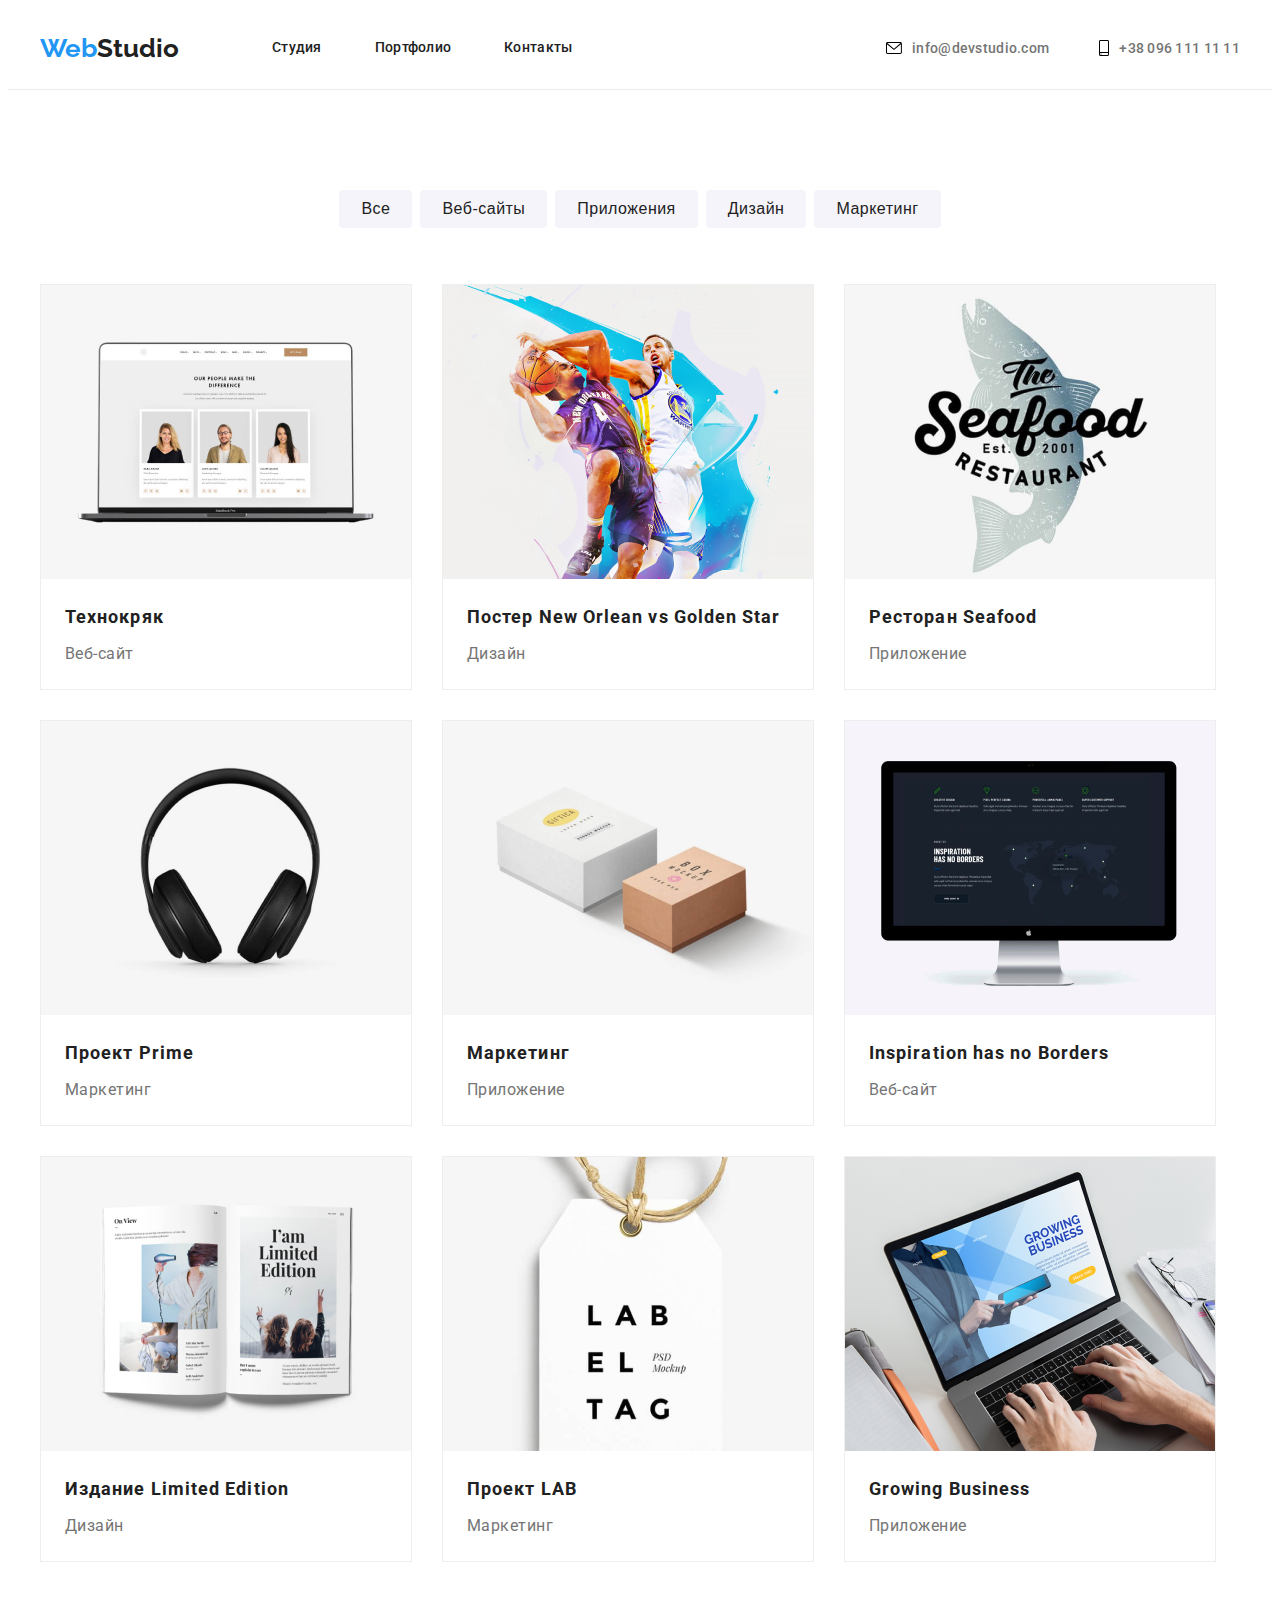
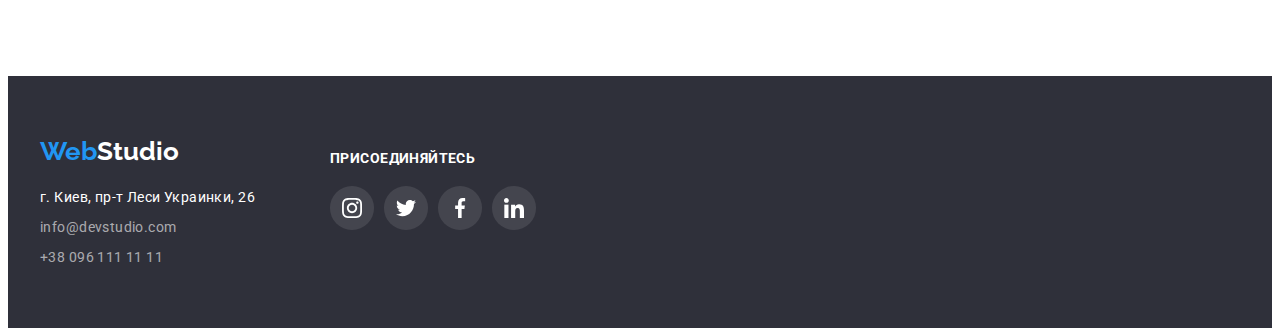
==== portfolio.html @ 6aa97974 "hw5" ====
<!DOCTYPE html>
<html lang="ru">
  <head>
    <meta charset="UTF-8" />
    <meta name="viewport" content="width=device-width, initial-scale=1.0" />
    <title>WebStudio</title>
    <link rel="stylesheet" href="https://cdnjs.cloudflare.com/ajax/libs/modern-normalize/1.0.0/modern-normalize.min.css"
         integrity="sha512-ISS7cAi1PEhQ8jnbJpJZMd29NlhNj4AWYyLOSp2CE/CsHxTCu+r+t0D2yoJudVrd0/8fTVPUVDzY5Tvli75u/g=="
          crossorigin="anonymous" />
    <link rel="stylesheet" href="style/style.css" />
    <link href="https://fonts.googleapis.com/css2?family=Raleway:wght@700&family=Roboto:wght@400;500;700;900&display=swap"
      rel="stylesheet">
  </head>

  <body>
    <!--header-->
    <header class="header header-portfolio">
      <div class="container header-container ">
    
        <a class="link" href="./index.html">
          <h1 class="logo"><span class="logo-web">Web</span>Studio</h1>
        </a>
        <nav>
          <ul class="header-list">
            <li class="header-nav"><a class="link" href="./index.html">Студия</a></li>
            <li class="header-nav"><a class="link" href="./portfolio.html">Портфолио</a></li>
            <li class="header-nav"><a class="link" href="">Контакты</a></li>
          </ul>
        </nav>
        <div class="adress">
          <a class="header-contacts" href="mailto:info@devstudio.com">
            <svg class="envelope-svg">
              <use href="./sprite/sprite.svg#envelope"></use>
            </svg>
            info@devstudio.com</a>
          <a class="header-contacts" href="tel:+380961111111">
            <svg class="telephone-header">
              <use href="./sprite/sprite.svg#smartphone"></use>
            </svg>
            +38 096 111 11 11</a>
        </div>
      </div>
    
    </header>
    <section class="portfolio">
      <div class="container container-portfolio">
        <div class="btn">
      <button class="portfolio-btn"><span class="portfolio-btn-text">Все</span></button>
      <button class="portfolio-btn"><span class="portfolio-btn-text">Веб-сайты</span></button>
      <button class="portfolio-btn"><span class="portfolio-btn-text">Приложения</span></button>
      <button class="portfolio-btn"><span class="portfolio-btn-text">Дизайн</span></button>
      <button class="portfolio-btn"><span class="portfolio-btn-text">Маркетинг</span></button>
        </div>
      <ul class="portfolio-table">
        <li class="portfolio-item">
          <a class="portfolio-link" href="" target="_blank" >
          <img src="./image/portfolio/img.png" alt="веб-сайт" width="370" height="294" />
          <h2 class="portfolio-h">Технокряк</h2>
          <p class="portfolio-text">Веб-сайт</p>
          </a>
        </li>
        <li class="portfolio-item">
          <a class="portfolio-link" href="" target="_blank">
          <img src="./image/portfolio/img(1).png" alt="баскетбол" width="370" height="294" />
          <h2 class="portfolio-h">Постер New Orlean vs Golden Star</h2>
          <p class="portfolio-text">Дизайн</p>
          </a>
        </li>
        <li class="portfolio-item">
          <a class="portfolio-link" href="" target="_blank">
          <img src="./image/portfolio/img(2).png" alt="рыба" width="370" height="294" />
          <h2 class="portfolio-h">Ресторан Seafood</h2>
          <p class="portfolio-text">Приложение</p>
          </a>
        </li>
        <li class="portfolio-item">
          <a class="portfolio-link" href="" target="_blank">
          <img src="./image/portfolio/img(3).png" alt="наушники" width="370" height="294" />
          <h2 class="portfolio-h">Проект Prime</h2>
          <p class="portfolio-text">Маркетинг</p>
          </a>
        </li>
        <li class="portfolio-item">
          <a class="portfolio-link" href="" target="_blank">
          <img src="./image/portfolio/img(4).png" alt="коробочки" width="370" height="294" />
          <h2 class="portfolio-h">Маркетинг</h2>
          <p class="portfolio-text">Приложение</p>
          </a>
        </li>
        <li class="portfolio-item">
          <a class="portfolio-link" href="" target="_blank">
          <img src="./image/portfolio/img(5).png" alt="веб-сайт" width="370" height="294" />
          <h2 class="portfolio-h">Inspiration has no Borders</h2>
          <p class="portfolio-text">Веб-сайт</p>
          </a>
        </li>
        <li class="portfolio-item">
          <a class="portfolio-link" href="" target="_blank">
          <img src="./image/portfolio/img(6).png" alt="книга" width="370" height="294" />
          <h2 class="portfolio-h">Издание Limited Edition</h2>
          <p class="portfolio-text">Дизайн</p>
          </a>
        </li>
        <li class="portfolio-item">
          <a class="portfolio-link" href="" target="_blank">
          <img src="./image/portfolio/img(7).png" alt="этикетка" width="370" height="294" />
          <h2 class="portfolio-h">Проект LAB</h2>
          <p class="portfolio-text">Маркетинг</p>
          </a>
        </li>
        <li class="portfolio-item">
          <a class="portfolio-link" href="" target="_blank">
          <img src="./image/portfolio/img(8).png" alt="ноутбук" width="370" height="294" />
          <h2 class="portfolio-h">Growing Business</h2>
          <p class="portfolio-text">Приложение</p>
          </a>
        </li>
      </ul>
      </div>
    </section>
    <footer class="contacts">
    
      <div class="container">
        <div class="footer">
          <div class="footer-container">
            <a class="link" href="./index.html">
              <h1 class="logo-footer"><span class="logo-web">Web</span>Studio</h1>
            </a>
            <a class="contacts-adress" href="">г. Киев, пр-т Леси Украинки, 26</a>
            <a class="contacts-footer" href="mailto:info@devstudio.com">info@devstudio.com</a>
            <a class="contacts-footer" href="tel:+380961111111">+38 096 111 11 11</a>
          </div>
          <div class="social-footer">
            <h3 class="footer-h">присоединяйтесь</h3>
            <ul class="social-list footer-list">
              <li class="social-item footer-item">
                <a class="social-link footer-social-link" href="http://instagram.com" target="_blank"
                  rel="noopener noreferer">
                  <svg class="social-svg footer-svg">
                    <use href="./sprite/sprite.svg#instagram"></use>
                  </svg>
                </a>
              </li>
              <li class="social-item">
                <a class="social-link footer-social-link" href="http://twitter.com" target="_blank"
                  rel="noopener noreferer">
                  <svg class="social-svg footer-svg">
                    <use href="./sprite/sprite.svg#twitter"></use>
                  </svg>
                </a>
              </li>
              <li class="social-item">
                <a class="social-link footer-social-link" href="http://facebook.com" target="_blank"
                  rel="noopener noreferer">
                  <svg class="social-svg footer-svg">
                    <use href="./sprite/sprite.svg#facebook"></use>
                  </svg>
                </a>
              </li>
              <li class="social-link">
                <a class="social-link footer-social-link" href="http://linkedin.com" target="_blank"
                  rel="noopener noreferer">
                  <svg class="social-svg footer-svg">
                    <use href="./sprite/sprite.svg#linkedin"></use>
                  </svg>
                </a>
              </li>
            </ul>
          </div>
        </div>
      </div>
    
    </footer>
  </body>
</html>
---- style/style.css ----
:root {
  --gray: #757575;
  --blue: #2196f3;
  --black: #212121;
  --white: #ffffff;
  --adress-footer: rgba(255, 255, 255, 0.6);
  --bcg-color: #2f303a;
  --bcg-btn: #f5f4fa;
  --border-header: #ececec;
  --client-logo: #afb1b8;
}

html {
  box-sizing: border-box;
}

*,
*::before *::after {
  box-sizing: inherit;
}

.link,
.header-contacts,
.btm-one,
.contacts-adress,
.portfolio-btn,
.contacts-footer {
  text-decoration: none;
}

.logo,
.section-one-h,
.section-two-h,
.section-three-h,
.logo-footer,
.portfolio-h {
  margin-top: 0px;
}
body {
  font-family: Roboto;
  font-style: normal;
  font-weight: normal;
  font-size: 14px;
  line-height: 1.714;
  color: var(--gray);
}

.container {
  width: 1200px;
  padding-left: 15px;
  padding-right: 15px;
  margin-right: auto;
  margin-left: auto;
}

img {
  display: block;
  max-width: 100%;
  height: auto;
}

.header-container {
  display: flex;
}

.logo {
  margin-right: 93px;
  margin-top: 18px;
  margin-bottom: 18px;
  text-decoration: none;
  font-weight: bold;
  font-family: Raleway;

  font-size: 26px;
  color: var(--black);
}
.logo-web {
  color: var(--blue);
}

.logo-footer {
  font-size: 26px;
  color: var(--white);
  text-decoration: none;
  font-weight: bold;
  font-family: Raleway;
  margin-bottom: 21px;
  line-height: normal;
}

.header-list {
  padding: 0;
}

.header-nav {
  font-family: Roboto;
  font-style: normal;
  font-weight: 500;
  font-size: 14px;
  line-height: 1.142;
  letter-spacing: 0.02em;
  color: var(--black);
  list-style: none;
  display: inline-flex;
}

.header-nav:not(:last-child) {
  margin-right: 50px;
}

.adress {
  margin-left: auto;
  display: flex;
  align-items: center;
}

.link {
  color: var(--black);
}

.link:hover {
  color: var(--blue);
}

.header-contacts {
  font-family: Roboto;
  font-style: normal;
  font-weight: 500;
  font-size: 14px;
  line-height: 1.142;
  letter-spacing: 0.02em;
  color: var(--gray);
  display: inline-flex;
  align-items: center;
}

.header-contacts:not(:last-child) {
  margin-right: 50px;
}

.header-contacts:hover,
.header-contacts:focus {
  color: var(--blue);
  fill: var(--blue);
}

.header-portfolio {
  border-bottom: 1px solid var(--border-header);
}

.envelope-svg {
  width: 16px;
  height: 12px;
  margin-right: 10px;
}

.telephone-header {
  width: 10px;
  height: 16px;
  margin-right: 10px;
}

.header-container {
  align-items: center;
}

.section-one {
  max-width: 1600px;
  height: 600px;
  margin-left: auto;
  margin-right: auto;
  background-image: linear-gradient(
      to right,
      rgba(47, 48, 58, 0.4),
      rgba(47, 48, 58, 0.4)
    ),
    url(../image/bcg/hero-bcg.png);
  background-repeat: no-repeat;
  background-size: cover;
}

.hero {
  align-items: center;
  padding-top: 200px;
  padding-bottom: 200px;
}

.hero-content {
  width: 700px;
  height: 200px;
  margin-left: auto;
  margin-right: auto;
}
.section-one-h {
  font-weight: 900;
  font-size: 44px;
  line-height: 1.363;
  text-align: center;
  letter-spacing: 0.06em;
  text-transform: uppercase;
  color: var(--white);
}
.btm-one {
  background-color: var(--blue);
  border-radius: 4px;
  display: flex;
  margin-left: auto;
  margin-right: auto;
  padding: 0;
  width: 200px;
  height: 50px;
  border: none;
}

.btm-one-text {
  font-weight: bold;
  font-size: 16px;
  line-height: 1.875;
  letter-spacing: 0.06em;
  color: var(--white);
  margin: auto;
}

.item-text {
  display: flex;
  list-style: none;
  margin-top: 94px;
  margin-bottom: 94px;
  padding-left: 0;
}

.item-content {
  display: block;
  padding-inline-start: 0px;
  width: 270px;
}

.section-two-icon {
  background-color: var(--bcg-btn);
  width: 270px;
  height: 120px;
  margin-bottom: 30px;
}

.section-two-svg {
  width: 70px;
  height: 70px;
  margin: 25px 100px;
}

.item-content:not(:last-child) {
  margin-right: 30px;
}

.section-two-h {
  font-weight: bold;
  font-size: 14px;
  line-height: 1.142;
  letter-spacing: 0.03em;
  text-transform: uppercase;
  color: var(--black);
  margin-bottom: 10px;
}

.skils-table {
  padding-left: 0;
  list-style: none;
  display: flex;
  justify-content: center;
  margin-bottom: 94px;
}

.skils-item {
  width: 370px;
}

.skils-item:not(:last-child) {
  margin-right: 30px;
}
.section-three-h {
  font-weight: bold;
  font-size: 36px;
  line-height: 1.18;
  text-align: center;
  letter-spacing: 0.03em;
  color: var(--black);

  margin-bottom: 50px;
}

.comand-container {
  padding-top: 94px;
  padding-bottom: 94px;
}

.comand-table {
  list-style: none;
  display: flex;
  padding-left: 0;
  margin: 0;
}

.comand-item {
  width: 270px;
  background-color: var(--white);
  box-shadow: 0px 1px 3px rgba(0, 0, 0, 0.12), 0px 1px 1px rgba(0, 0, 0, 0.14),
    0px 2px 1px rgba(0, 0, 0, 0.2);
  border-radius: 0px 0px 4px 4px;
}

.comand-item:not(:last-child) {
  margin-right: 30px;
}

.comand {
  background-color: var(--bcg-btn);
}

.comand-name {
  font-weight: 500;
  font-size: 16px;
  line-height: 1.2;
  text-align: center;
  letter-spacing: 0.03em;
  color: var(--black);

  margin-top: 30px;
  margin-bottom: 10px;
}

.comand-prof {
  font-size: 16px;
  line-height: 1.2;
  text-align: center;
  letter-spacing: 0.03em;
  color: var(--gray);

  margin-top: 10px;
  margin-bottom: 16px;
}

.social-list {
  list-style: none;
  display: inline-flex;
  padding-left: 32px;
  padding-right: 32px;
  padding-bottom: 30px;
}

.social-svg {
  width: 20px;
  height: 20px;
  fill: #afb1b8;
}

.social-link {
  display: flex;
  justify-content: center;
  align-items: center;
  width: 44px;
  height: 44px;
  fill: var(--gray);
}

.social-item:not(:last-child) {
  margin-right: 10px;
}

.social-link:hover,
.social-link:focus {
  fill: var(--white);
  background-color: var(--blue);
  border-radius: 44px;
}

.social-link:hover .comand-svg,
.social-link:focus .comand-svg {
  fill: var(--white);
}

.client {
  padding-top: 94px;
  padding-bottom: 94px;
}

.client-list {
  list-style: none;
  display: inline-flex;
  padding: 0;
  margin: 0;
}

.client-link {
  display: flex;
  width: 170px;
  height: 90px;
  align-items: center;
  justify-content: center;
  fill: var(--client-logo);
  border: 1px solid var(--client-logo);
  border-radius: 4px;
}

.client-link:hover,
.client-link:focus {
  fill: var(--blue);
  border-color: var(--blue);
}

.client-svg {
  width: 90px;
  height: 52px;
}

.client-item:not(:last-child) {
  margin-right: 30px;
}

.contacts {
  background-color: var(--bcg-color);
  padding-top: 60px;
  padding-bottom: 60px;
}

.footer {
  display: inline-flex;
  margin-left: auto;
  margin-right: auto;
}

.contacts-adress {
  font-size: 14px;
  line-height: 1.5;
  letter-spacing: 0.03em;
  color: var(--white);

  display: block;
  margin-bottom: 9px;
}

.contacts-footer {
  font-size: 14px;
  line-height: 1.5;
  letter-spacing: 0.03em;
  color: var(--adress-footer);
  display: block;
}

.contacts-footer:not(:last-child) {
  margin-bottom: 9px;
}

.footer-container {
  display: block;
  width: 220px;
}

.footer-svg {
  fill: var(--white);
}
.portfolio-btn {
  display: flex;
  background-color: var(--bcg-btn);
  border-radius: 4px;
  display: inline-block;
  padding: 6px 22px;
  border: 0px;
  height: 38px;
}

.portfolio-btn:not(:last-child) {
  margin-right: 8px;
}

.btn {
  display: flex;
  justify-content: center;
}

.portfolio-btn-text {
  font-weight: 500;
  font-size: 16px;
  line-height: 1.625;
  text-align: center;
  letter-spacing: 0.03em;
  color: var(--black);
}

.portfolio-btn:hover,
.portfolio-btn:focus {
  background-color: var(--blue);
}

.portfolio-btn:hover .portfolio-btn-text,
.portfolio-btn:focus .portfolio-btn-text {
  color: var(--white);
}

.portfolio-h {
  font-weight: bold;
  font-size: 18px;
  line-height: 2;
  letter-spacing: 0.06em;
  color: var(--black);
  margin-top: 20px;
  margin-left: 24px;
  margin-bottom: 4px;
}

.portfolio-text {
  font-size: 16px;
  line-height: 1.875;
  letter-spacing: 0.03em;
  color: var(--gray);
  margin-left: 24px;
  margin-bottom: 20px;
  margin-top: 4px;
}

.portfolio-table {
  list-style: none;
  display: flex;
  flex-wrap: wrap;
  padding-left: 0px;
  margin-top: 56px;
}

.portfolio-item {
  width: 370px;
  margin-right: 30px;
  margin-bottom: 30px;
  border: 1px solid #eeeeee;
}

.portfolio-link {
  display: block;
  margin: 0;
  padding: 0;
  height: 100%;
  text-decoration: none;
}

.portfolio-link:hover,
.portfolio-link:focus {
  box-shadow: 0px 1px 1px rgba(0, 0, 0, 0.12), 0px 4px 4px rgba(0, 0, 0, 0.06),
    1px 4px 6px rgba(0, 0, 0, 0.16);
}

.portfolio-item:nth-child(3n + 3) {
  margin-right: 0;
}

.portfolio-item:nth-last-child(-n + 3) {
  margin-bottom: 0;
}

.container-portfolio {
  padding-top: 100px;
  padding-bottom: 100px;
}

.footer-h {
  color: white;
  font-family: Roboto;
  font-style: normal;
  font-weight: bold;
  font-size: 14px;
  line-height: 16px;
  letter-spacing: 0.03em;
  text-transform: uppercase;
  margin: 0;
  margin-top: 14px;
}

.social-footer {
  width: 210px;
  margin-left: 70px;
}

.footer-list {
  padding: 0;
  margin-top: 20px;
}

.footer-social-link {
  fill: white;
  background-image: linear-gradient(
    to right,
    rgba(255, 255, 255, 0.1),
    rgba(255, 255, 255, 0.1)
  );
  border-radius: 44px;
}
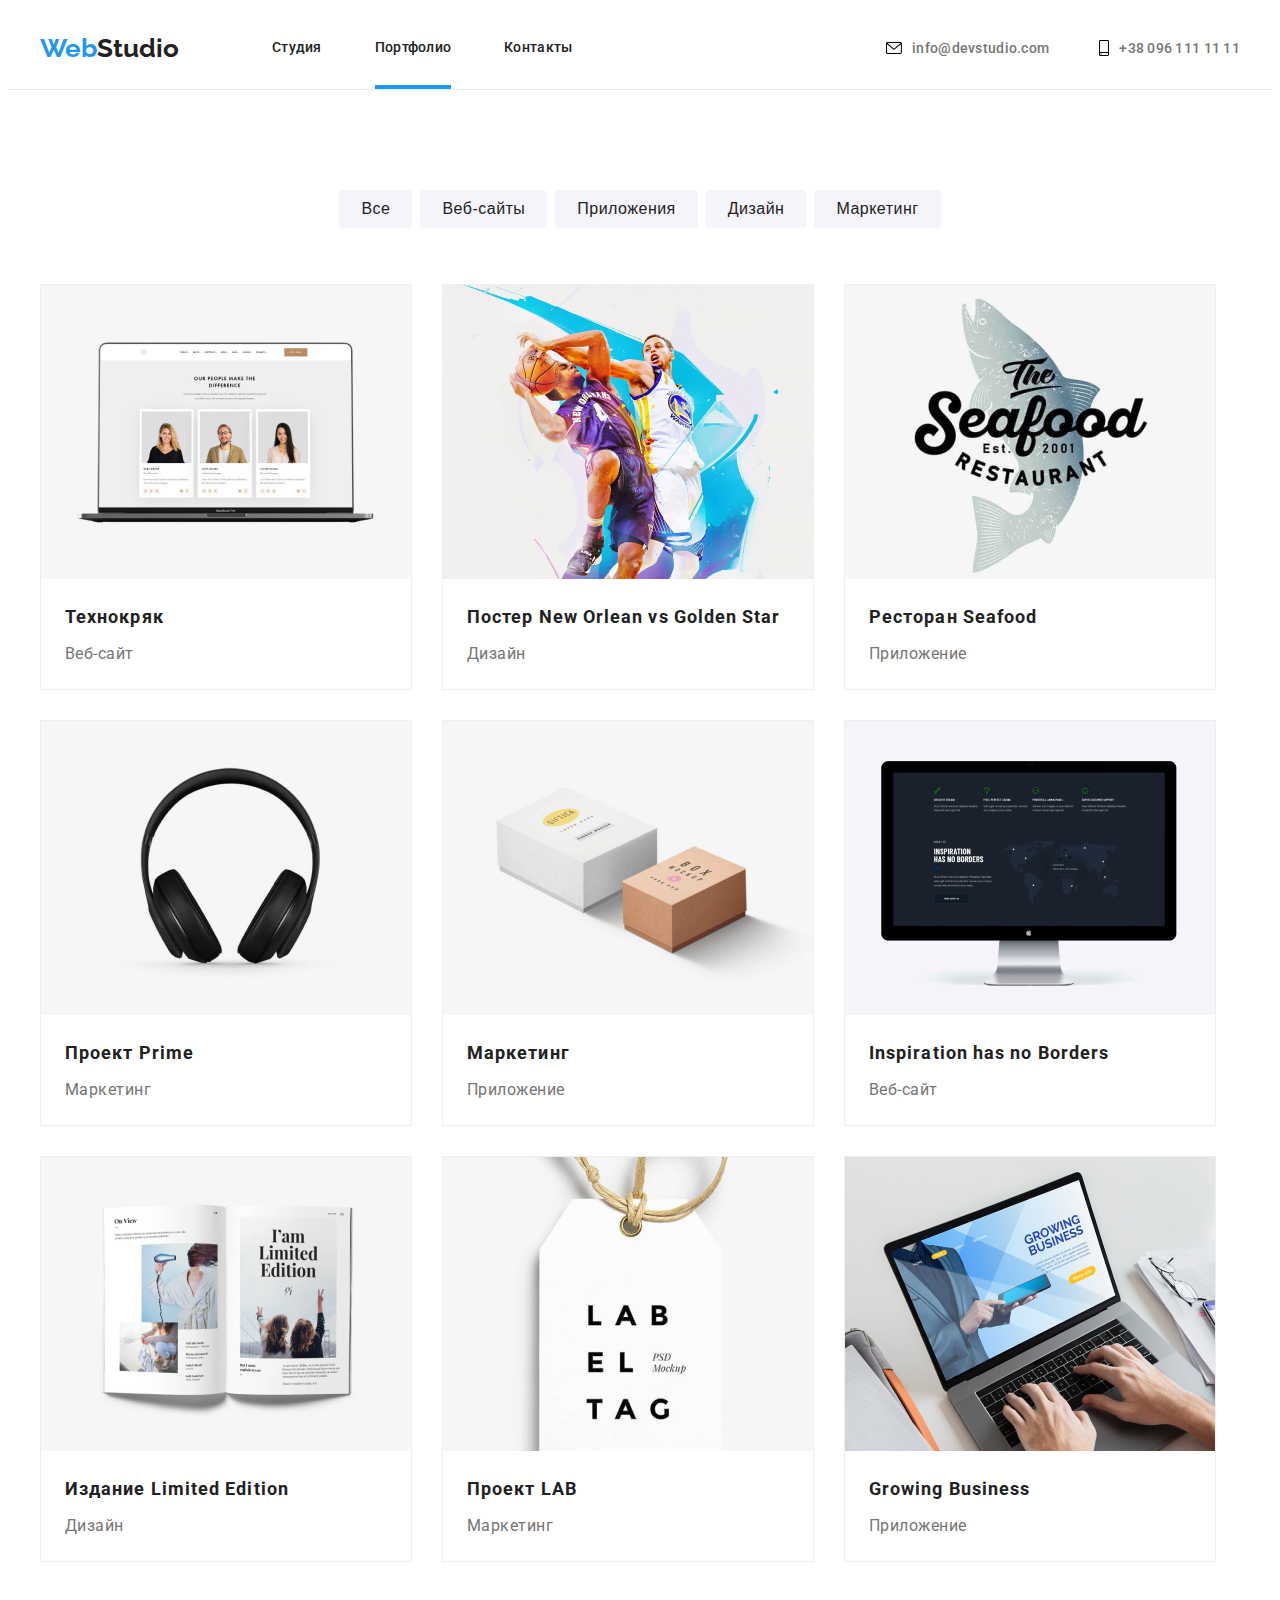
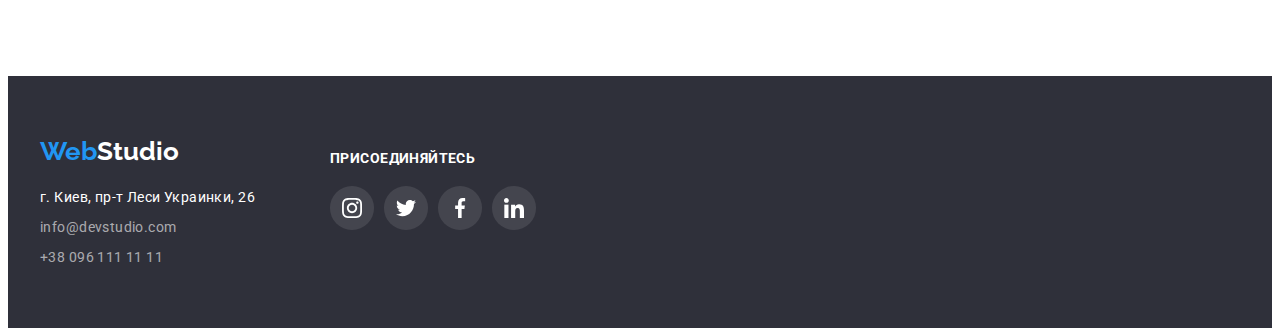
==== commit b94e8024: "hw5" ====
--- a/portfolio.html
+++ b/portfolio.html
@@ -23,7 +23,7 @@
         <nav>
           <ul class="header-list">
             <li class="header-nav"><a class="link" href="./index.html">Студия</a></li>
-            <li class="header-nav"><a class="link" href="./portfolio.html">Портфолио</a></li>
+            <li class="header-nav"><a class="link link-portfolio" href="./portfolio.html">Портфолио</a></li>
             <li class="header-nav"><a class="link" href="">Контакты</a></li>
           </ul>
         </nav>
@@ -54,9 +54,16 @@
       <ul class="portfolio-table">
         <li class="portfolio-item">
           <a class="portfolio-link" href="" target="_blank" >
-          <img src="./image/portfolio/img.png" alt="веб-сайт" width="370" height="294" />
+          <div class="image-container">
+            <img src="./image/portfolio/img.png" alt="веб-сайт" width="370" height="294" />
+          <div class="overley">
+            <span class="overley-text">Технокряк это современная площадка распространения коронавируса. Компании используют эту платформу для цифрового
+            шпионажа и атак на защищённые сервера конкурентов.</span>
+          </div>
+          </div>
           <h2 class="portfolio-h">Технокряк</h2>
           <p class="portfolio-text">Веб-сайт</p>
+          
           </a>
         </li>
         <li class="portfolio-item">
--- a/style/style.css
+++ b/style/style.css
@@ -60,6 +60,7 @@
 }
 
 .header-container {
+  position: relative;
   display: flex;
 }
 
@@ -104,6 +105,35 @@
   display: inline-flex;
 }
 
+.nav {
+  display: block;
+
+  margin: 0;
+  padding: 0;
+}
+
+.link-start::after {
+  content: "";
+  position: absolute;
+  bottom: 0;
+
+  display: block;
+  width: 48px;
+  height: 4px;
+  background-color: var(--blue);
+}
+
+.link-portfolio::after {
+  content: "";
+  position: absolute;
+  bottom: 0;
+
+  display: block;
+  width: 76px;
+  height: 4px;
+  background-color: var(--blue);
+}
+
 .header-nav:not(:last-child) {
   margin-right: 50px;
 }
@@ -115,10 +145,14 @@
 }
 
 .link {
-  color: var(--black);
-}
-
-.link:hover {
+  display: block;
+  color: var(--black);
+
+  transition: all 250ms cubic-bezier(0.4, 0, 0.2, 1);
+}
+
+.link:hover,
+.link:focus {
   color: var(--blue);
 }
 
@@ -132,6 +166,8 @@
   color: var(--gray);
   display: inline-flex;
   align-items: center;
+
+  transition: all 250ms cubic-bezier(0.4, 0, 0.2, 1);
 }
 
 .header-contacts:not(:last-child) {
@@ -271,7 +307,31 @@
 }
 
 .skils-item {
+  position: relative;
   width: 370px;
+}
+
+.section-three-bcg {
+  position: absolute;
+  width: 100%;
+  height: 70px;
+  bottom: 0;
+  background-color: rgba(47, 48, 58, 0.8);
+}
+
+.section-three-text {
+  font-style: normal;
+  font-weight: bold;
+  font-size: 14px;
+  line-height: 1.14;
+  text-align: center;
+  letter-spacing: 0.03em;
+  text-transform: uppercase;
+  color: var(--white);
+  display: flex;
+  height: 100%;
+  justify-content: center;
+  align-items: center;
 }
 
 .skils-item:not(:last-child) {
@@ -351,6 +411,7 @@
   width: 20px;
   height: 20px;
   fill: #afb1b8;
+  transition: all 250ms cubic-bezier(0.4, 0, 0.2, 1);
 }
 
 .social-link {
@@ -360,6 +421,8 @@
   width: 44px;
   height: 44px;
   fill: var(--gray);
+
+  transition: all 250ms cubic-bezier(0.4, 0, 0.2, 1);
 }
 
 .social-item:not(:last-child) {
@@ -399,6 +462,8 @@
   fill: var(--client-logo);
   border: 1px solid var(--client-logo);
   border-radius: 4px;
+
+  transition: all 250ms cubic-bezier(0.4, 0, 0.2, 1);
 }
 
 .client-link:hover,
@@ -466,6 +531,8 @@
   padding: 6px 22px;
   border: 0px;
   height: 38px;
+
+  transition: all 250ms cubic-bezier(0.4, 0, 0.2, 1);
 }
 
 .portfolio-btn:not(:last-child) {
@@ -538,6 +605,39 @@
   padding: 0;
   height: 100%;
   text-decoration: none;
+
+  transition: all 250ms cubic-bezier(0.4, 0, 0.2, 1);
+}
+
+.image-container {
+  position: relative;
+  overflow: hidden;
+}
+
+.overley {
+  position: absolute;
+  width: 100%;
+  height: 100%;
+  bottom: 0;
+  left: 0;
+  background-color: rgba(33, 150, 243, 0.9);
+
+  transform: translateY(100%);
+
+  transition: all 250ms cubic-bezier(0.4, 0, 0.2, 1);
+}
+
+.overley-text {
+  display: block;
+  padding: 63px 24px;
+  font-size: 18px;
+  line-height: 1.555;
+  letter-spacing: 0.03em;
+  color: var(--white);
+}
+
+.portfolio-item:hover .overley {
+  transform: translateY(0);
 }
 
 .portfolio-link:hover,
